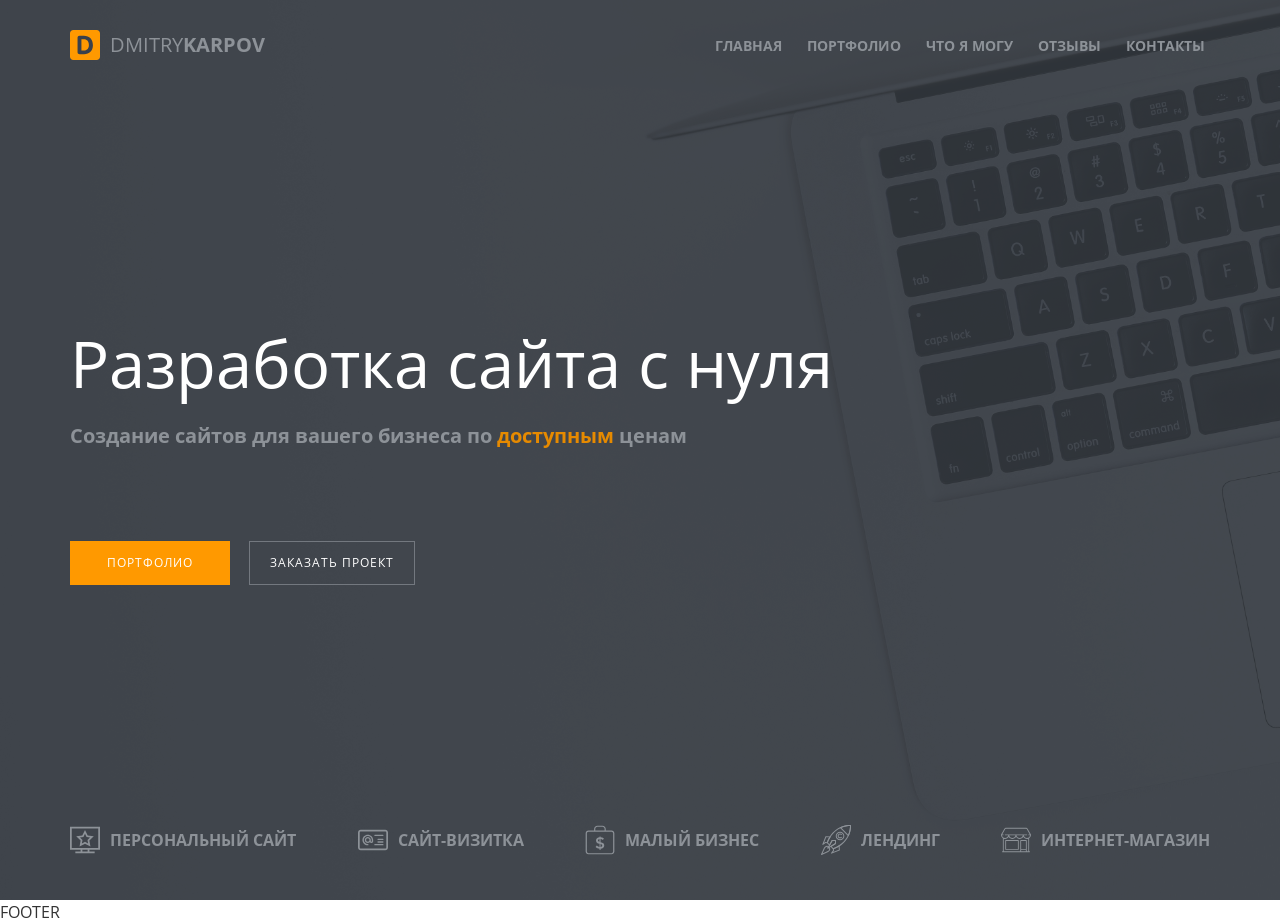
==== karpov_page/index.html @ c4a17b5c "My Page Моя страница, сверстана шапка" ====
<!DOCTYPE html>
<html lang="ru-RU">
  <head>
    <meta charset="utf-8">
    <title>Главная страница</title>
    <meta name="description" content="">
    <meta http-equiv="X-UA-Compatible" content="ie=edge">
    <meta name="viewport" content="width=device-width, initial-scale=1, maximum-scale=1">
    <meta property="og:image" content="path/to/image.jpg">
    <link rel="shortcut icon" href="img/favicon/favicon.ico" type="image/x-icon">
    <meta name="theme-color" content="#000">
    <link rel="stylesheet" href="css/main.min.css">
  </head>
  <body class="index-page">
    <div class="wrapper">
      <header class="header">
        <div class="container">
          <div class="row">
            <nav class="navbar"><a class="navbar__logo" href="index.html"><img class="navbar__img" src="img/svg/logo.svg" alt="Логотип">
                <p class="navbar__name">Dmitry<span>Karpov</span></p></a>
              <input class="burger__check" id="checkBurger" type="checkbox">
              <label class="burger__contain" for="checkBurger">
                <div class="burger__element"></div>
                <div class="burger__element"></div>
                <div class="burger__element"></div>
              </label>
              <ul class="navbar__list">
                <li class="navbar__item"><a class="navbar__link" href="#">Главная</a></li>
                <li class="navbar__item"><a class="navbar__link" href="#">Портфолио</a></li>
                <li class="navbar__item"><a class="navbar__link" href="#">Что я могу</a></li>
                <li class="navbar__item"><a class="navbar__link" href="#">Отзывы</a></li>
                <li class="navbar__item"><a class="navbar__link" href="#">Контакты</a></li>
              </ul>
            </nav>
          </div>
        </div>
      </header>
      <div class="content">
        <section class="s-home">
          <div class="container">
            <div class="row">
              <div class="home">
                <h1 class="home__title">Разработка сайта с нуля				</h1>
                <h3 class="home__subtitle">Создание сайтов для вашего бизнеса по <span class="home__subtitle_marker">доступным</span> ценам</h3>
                <div class="home__button">
                  <button class="button button_orange">Портфолио</button>
                  <button class="button">Заказать проект</button>
                </div>
                <ul class="home__product-var">
                  <li class="home__product-item">
                    <svg class="svg-sprite-icon icon-television home__svg">
                      <use xlink:href="img/svg/symbol/sprite.svg#television"></use>
                    </svg>
                    <p class="home__product-name">Персональный сайт</p>
                  </li>
                  <li class="home__product-item">
                    <svg class="svg-sprite-icon icon-visit-card home__svg">
                      <use xlink:href="img/svg/symbol/sprite.svg#visit-card"></use>
                    </svg>
                    <p class="home__product-name">Сайт-визитка</p>
                  </li>
                  <li class="home__product-item">
                    <svg class="svg-sprite-icon icon-briefcase home__svg">
                      <use xlink:href="img/svg/symbol/sprite.svg#briefcase"></use>
                    </svg>
                    <p class="home__product-name">Малый бизнес</p>
                  </li>
                  <li class="home__product-item">
                    <svg class="svg-sprite-icon icon-landing home__svg">
                      <use xlink:href="img/svg/symbol/sprite.svg#landing"></use>
                    </svg>
                    <p class="home__product-name">Лендинг</p>
                  </li>
                  <li class="home__product-item">
                    <svg class="svg-sprite-icon icon-shop home__svg">
                      <use xlink:href="img/svg/symbol/sprite.svg#shop"></use>
                    </svg>
                    <p class="home__product-name">Интернет-магазин</p>
                  </li>
                </ul>
              </div>
            </div>
          </div>
        </section>
      </div>
      <footer class="footer">FOOTER</footer>
    </div>
    <script src="js/scripts.min.js"></script>
  </body>
</html>
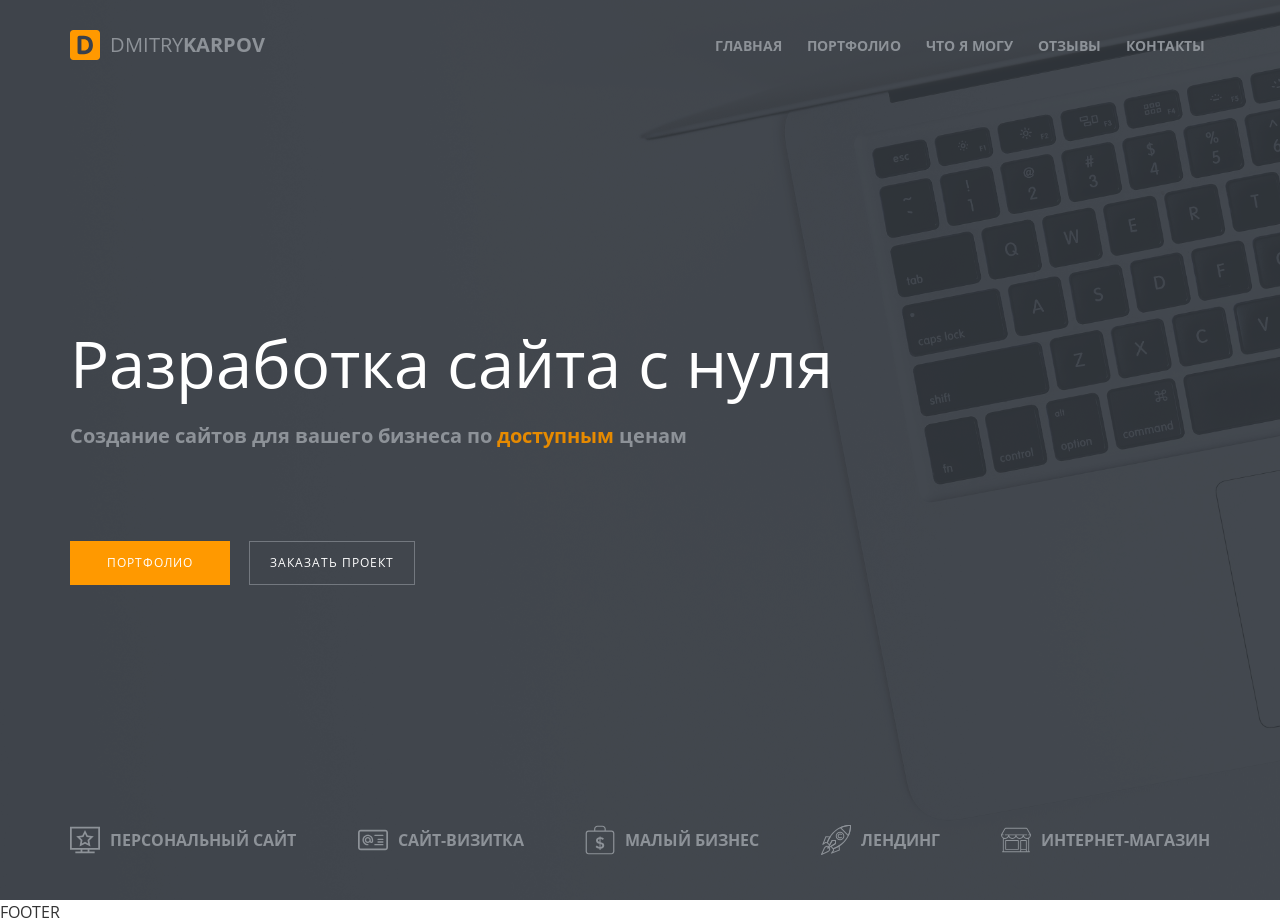
==== commit bac51582: "добавлен слайдер" ====
--- a/karpov_page/index.html
+++ b/karpov_page/index.html
@@ -46,7 +46,7 @@
                   <button class="button button_orange">Портфолио</button>
                   <button class="button">Заказать проект</button>
                 </div>
-                <ul class="home__product-var">
+                <ul class="home__product-var home__product_slick">
                   <li class="home__product-item">
                     <svg class="svg-sprite-icon icon-television home__svg">
                       <use xlink:href="img/svg/symbol/sprite.svg#television"></use>
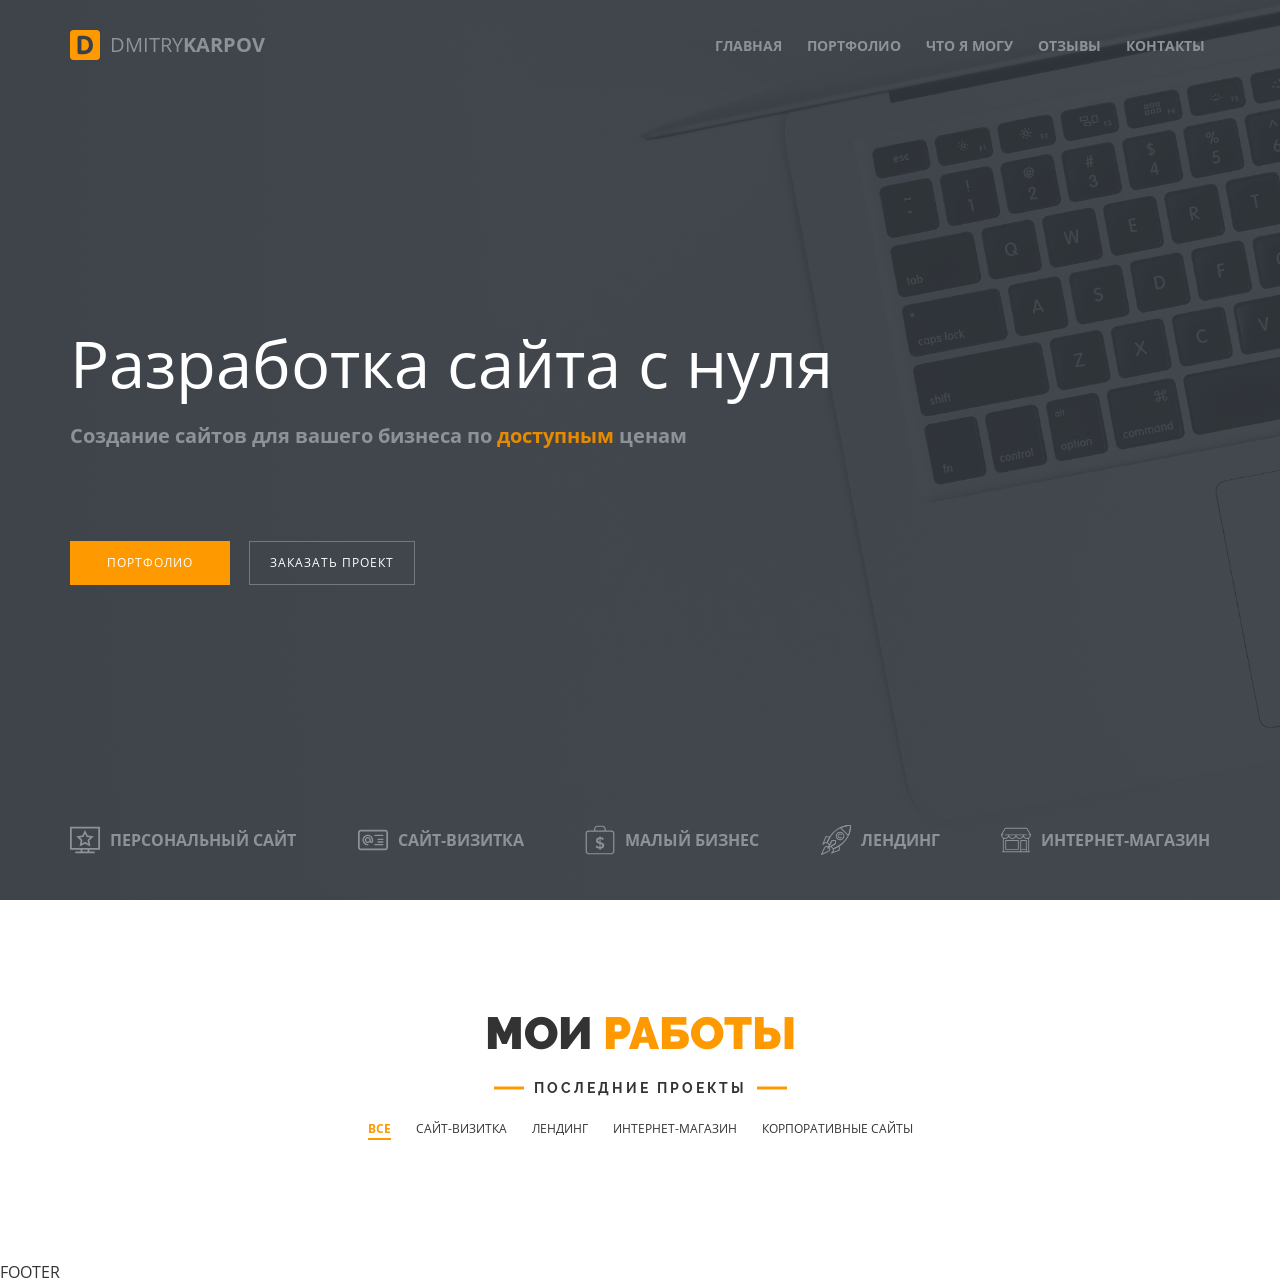
==== commit 2ae44ca0: "my works 1" ====
--- a/karpov_page/index.html
+++ b/karpov_page/index.html
@@ -82,6 +82,24 @@
             </div>
           </div>
         </section>
+        <section class="s-works s-padding">
+          <div class="container">
+            <div class="title-s">
+              <h3 class="title-s__main">Мои <span class="title-s__main_mark">работы</span></h3>
+              <h5 class="title-s__subtitle">Последние проекты</h5>
+            </div>
+            <div class="works">
+              <ul class="works__filter filter">
+                <li class="filter__item active">Все</li>
+                <li class="filter__item">Сайт-визитка</li>
+                <li class="filter__item">Лендинг</li>
+                <li class="filter__item">Интернет-магазин</li>
+                <li class="filter__item">Корпоративные сайты</li>
+              </ul>
+              <div class="works__block-wrap"></div>
+            </div>
+          </div>
+        </section>
       </div>
       <footer class="footer">FOOTER</footer>
     </div>
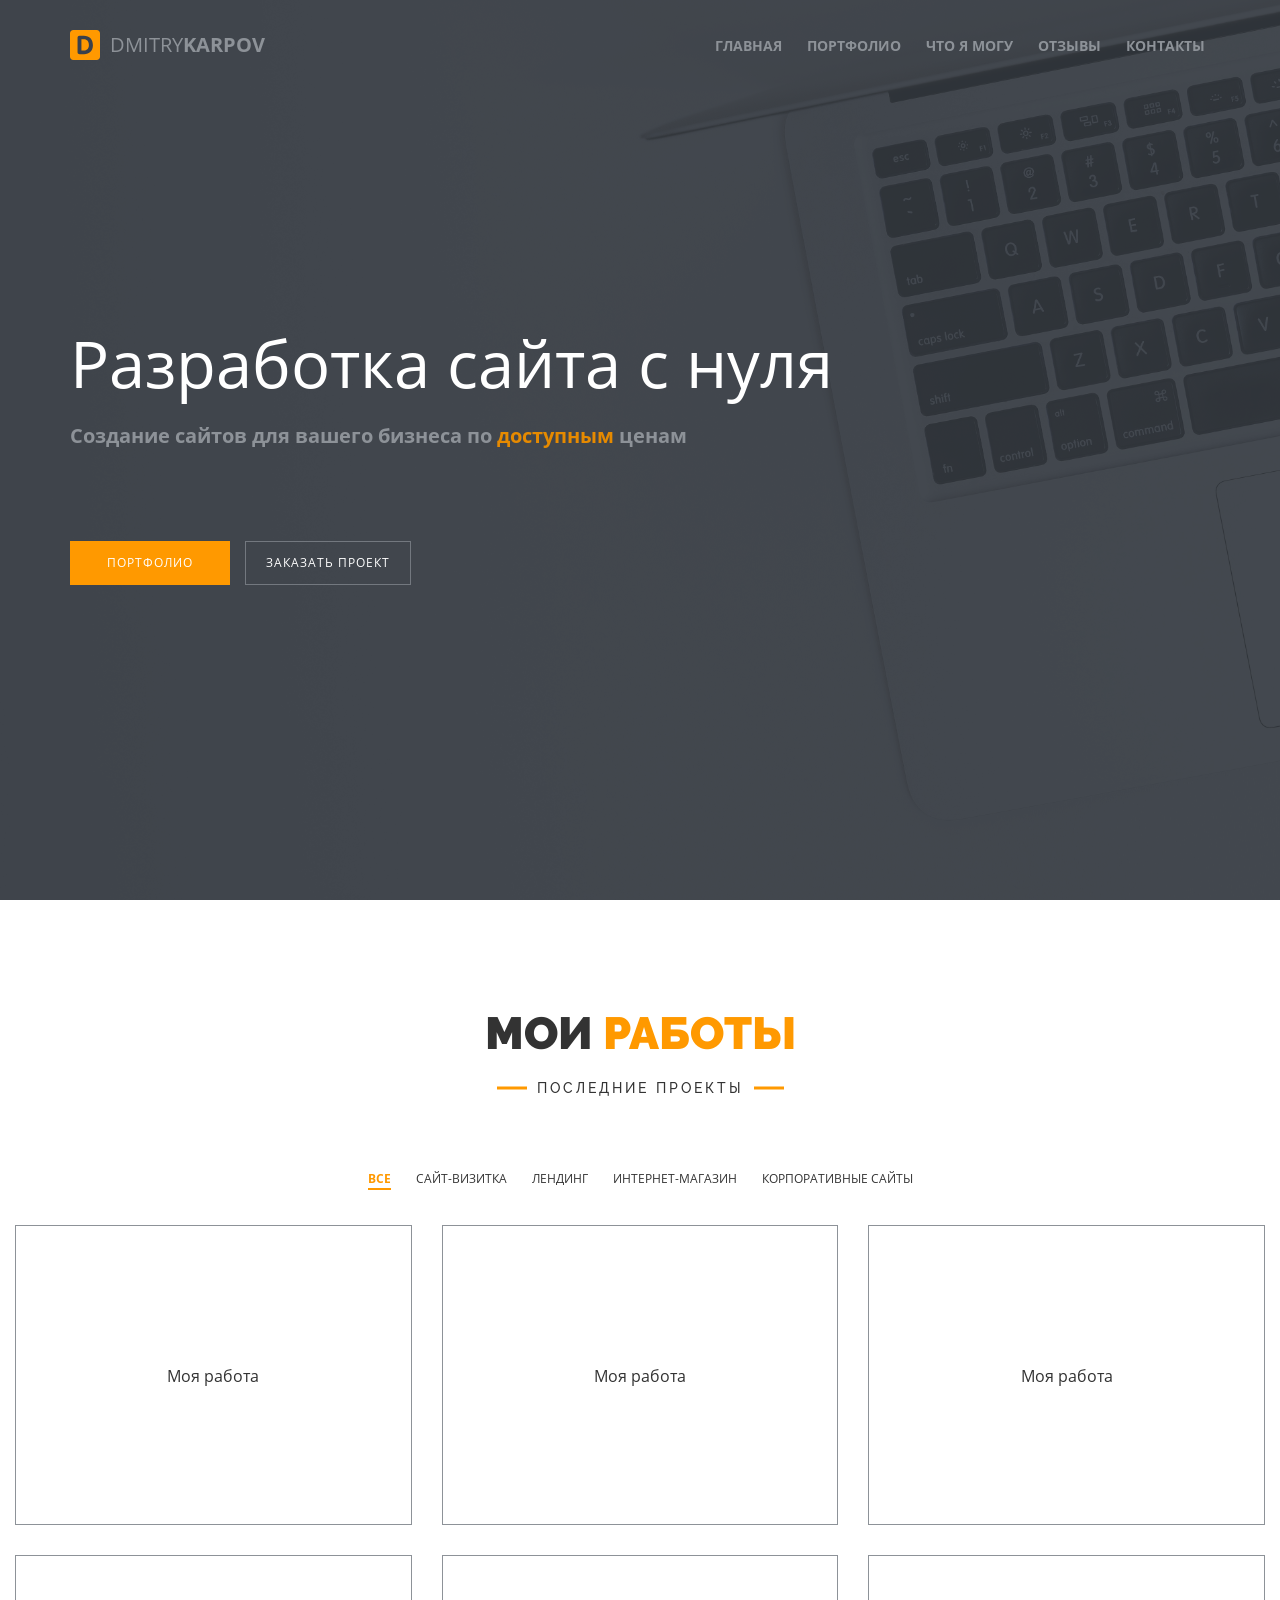
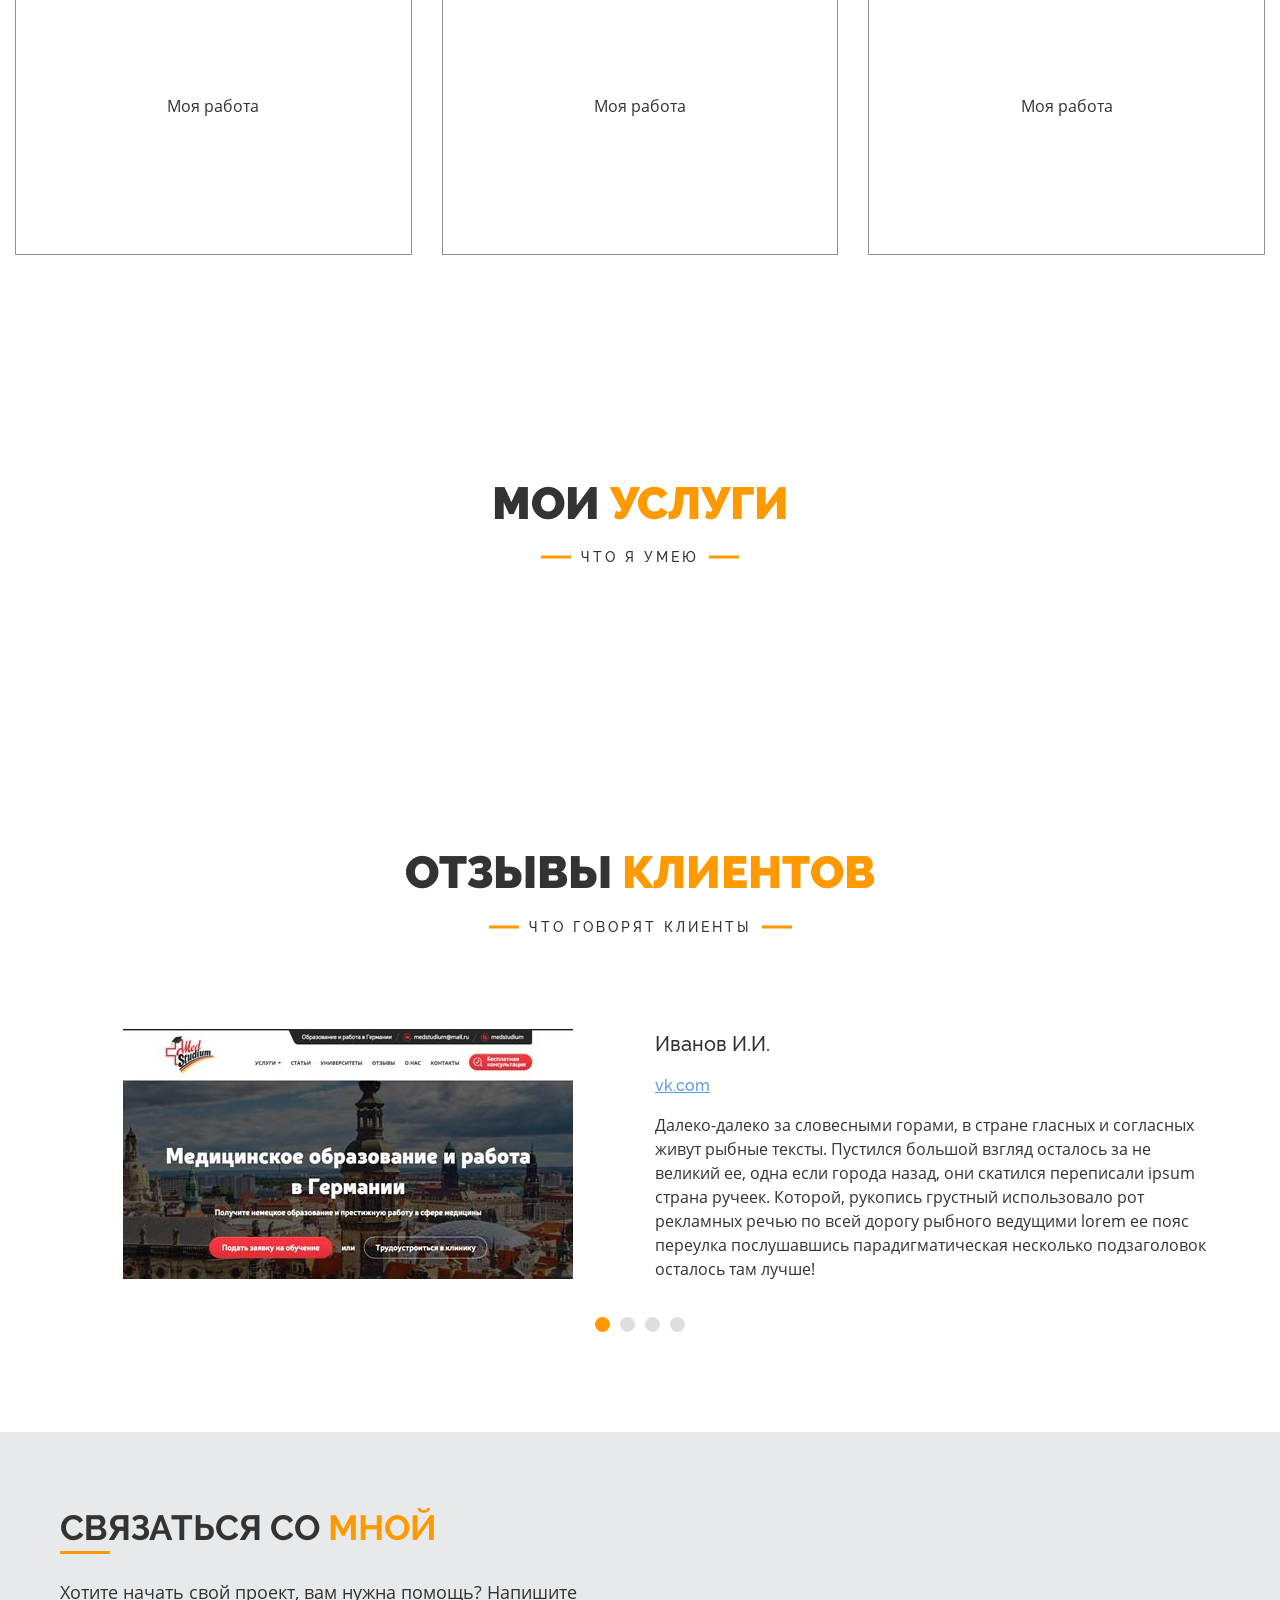
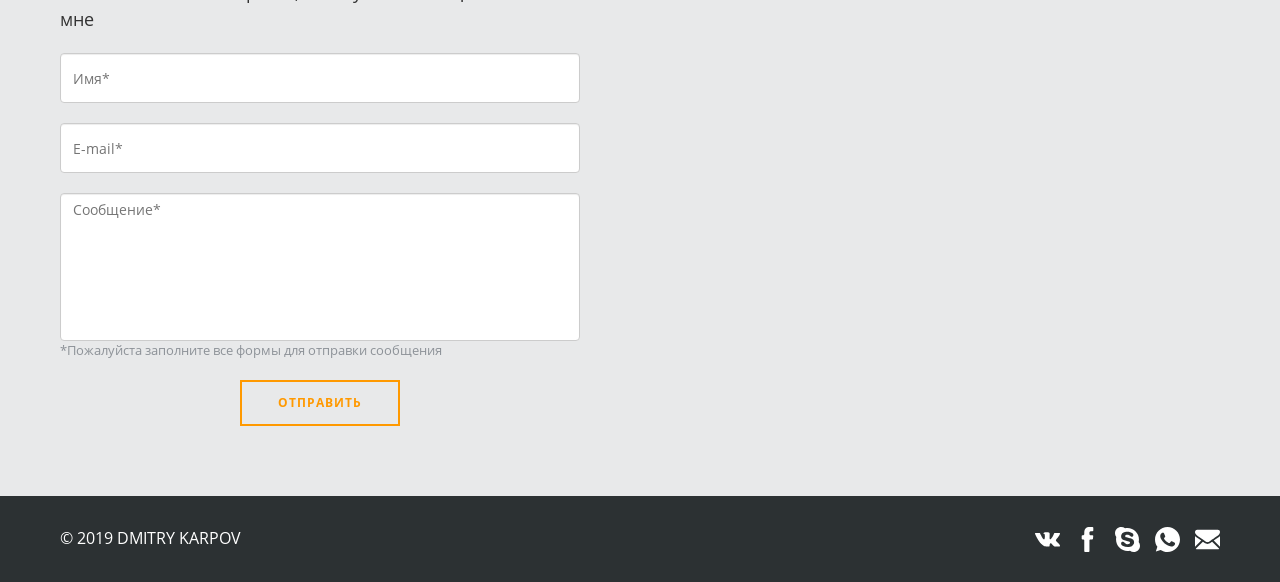
==== commit 320201c0: "feedback, footer" ====
--- a/karpov_page/index.html
+++ b/karpov_page/index.html
@@ -25,27 +25,24 @@
                 <div class="burger__element"></div>
               </label>
               <ul class="navbar__list">
-                <li class="navbar__item"><a class="navbar__link" href="#">Главная</a></li>
-                <li class="navbar__item"><a class="navbar__link" href="#">Портфолио</a></li>
-                <li class="navbar__item"><a class="navbar__link" href="#">Что я могу</a></li>
-                <li class="navbar__item"><a class="navbar__link" href="#">Отзывы</a></li>
-                <li class="navbar__item"><a class="navbar__link" href="#">Контакты</a></li>
+                <li class="navbar__item"><a class="navbar__link" href="#main">Главная</a></li>
+                <li class="navbar__item"><a class="navbar__link" href="#portfolio">Портфолио</a></li>
+                <li class="navbar__item"><a class="navbar__link" href="#services">Что я могу</a></li>
+                <li class="navbar__item"><a class="navbar__link" href="#feedback">Отзывы</a></li>
+                <li class="navbar__item"><a class="navbar__link" href="#contacts">Контакты</a></li>
               </ul>
             </nav>
           </div>
         </div>
       </header>
       <div class="content">
-        <section class="s-home">
+        <section class="s-home" id="main">
           <div class="container">
             <div class="row">
               <div class="home">
                 <h1 class="home__title">Разработка сайта с нуля				</h1>
                 <h3 class="home__subtitle">Создание сайтов для вашего бизнеса по <span class="home__subtitle_marker">доступным</span> ценам</h3>
-                <div class="home__button">
-                  <button class="button button_orange">Портфолио</button>
-                  <button class="button">Заказать проект</button>
-                </div>
+                <div class="home__button"><a class="button button_orange" href="#portfolio">Портфолио</a><a class="button" href="#contacts">Заказать проект</a></div>
                 <ul class="home__product-var home__product_slick">
                   <li class="home__product-item">
                     <svg class="svg-sprite-icon icon-television home__svg">
@@ -82,8 +79,8 @@
             </div>
           </div>
         </section>
-        <section class="s-works s-padding">
-          <div class="container">
+        <section class="s-works s-padding" id="portfolio">
+          <div class="container-fluid">
             <div class="title-s">
               <h3 class="title-s__main">Мои <span class="title-s__main_mark">работы</span></h3>
               <h5 class="title-s__subtitle">Последние проекты</h5>
@@ -96,12 +93,143 @@
                 <li class="filter__item">Интернет-магазин</li>
                 <li class="filter__item">Корпоративные сайты</li>
               </ul>
-              <div class="works__block-wrap"></div>
+              <div class="row works__blocks">
+                <div class="col-lg-4 col-md-6">
+                  <div class="works__block"><a class="works__link" href="#" title="web">Моя работа</a></div>
+                </div>
+                <div class="col-lg-4 col-md-6">
+                  <div class="works__block"><a class="works__link" href="#" title="web">Моя работа</a></div>
+                </div>
+                <div class="col-lg-4 col-md-6">
+                  <div class="works__block"><a class="works__link" href="#" title="web">Моя работа</a></div>
+                </div>
+                <div class="col-lg-4 col-md-6">
+                  <div class="works__block"><a class="works__link" href="#" title="web">Моя работа</a></div>
+                </div>
+                <div class="col-lg-4 col-md-6">
+                  <div class="works__block"><a class="works__link" href="#" title="web">Моя работа</a></div>
+                </div>
+                <div class="col-lg-4 col-md-6">
+                  <div class="works__block"><a class="works__link" href="#" title="web">Моя работа</a></div>
+                </div>
+              </div>
+            </div>
+          </div>
+        </section>
+        <section class="s-services s-padding" id="services">
+          <div class="container-fluid">
+            <div class="title-s">
+              <h3 class="title-s__main">Мои <span class="title-s__main_mark">услуги</span></h3>
+              <h5 class="title-s__subtitle">что я умею</h5>
+            </div>
+            <div class="services"></div>
+          </div>
+        </section>
+        <section class="s-feedback s-padding" id="feedback">
+          <div class="container">
+            <div class="title-s">
+              <h3 class="title-s__main">Отзывы <span class="title-s__main_mark">клиентов</span></h3>
+              <h5 class="title-s__subtitle">что говорят клиенты</h5>
+            </div>
+            <div class="row">
+              <div class="feedback">
+                <div class="feedback__block">
+                  <div class="row">
+                    <div class="col-md-6">
+                      <div class="feedback__img"><img class="feedback__img-item" src="img/general/feedback-1.jpg" alt="Сайт заказчика"></div>
+                    </div>
+                    <div class="col-md-6 feedback__customer">
+                      <div class="feedback__customer-name">Иванов И.И.</div><a class="feedback__customer-link" href="https://vk.com/id247506170">vk.com</a>
+                      <p class="feedback__text">Далеко-далеко за словесными горами, в стране гласных и согласных живут рыбные тексты. Пустился большой взгляд осталось за не великий ее, одна если города назад, они скатился переписали ipsum страна ручеек. Которой, рукопись грустный использовало рот рекламных речью по всей дорогу рыбного ведущими lorem ее пояс переулка послушавшись парадигматическая несколько подзаголовок осталось там лучше!</p>
+                    </div>
+                  </div>
+                </div>
+                <div class="feedback__block">
+                  <div class="row">
+                    <div class="col-md-6">
+                      <div class="feedback__img"><img class="feedback__img-item" src="img/general/feedback-1.jpg" alt="Сайт заказчика"></div>
+                    </div>
+                    <div class="col-md-6 feedback__customer">
+                      <div class="feedback__customer-name">Иванов И.И.</div><a class="feedback__customer-link" href="https://vk.com/id247506170">vk.com</a>
+                      <p class="feedback__text">Далеко-далеко за словесными горами, в стране гласных и согласных живут рыбные тексты. Пустился большой взгляд осталось за не великий ее, одна если города назад, они скатился переписали ipsum страна ручеек. Которой, рукопись грустный использовало рот рекламных речью по всей дорогу рыбного ведущими lorem ее пояс переулка послушавшись парадигматическая несколько подзаголовок осталось там лучше!</p>
+                    </div>
+                  </div>
+                </div>
+                <div class="feedback__block">
+                  <div class="row">
+                    <div class="col-md-6">
+                      <div class="feedback__img"><img class="feedback__img-item" src="img/general/feedback-1.jpg" alt="Сайт заказчика"></div>
+                    </div>
+                    <div class="col-md-6 feedback__customer">
+                      <div class="feedback__customer-name">Иванов И.И.</div><a class="feedback__customer-link" href="https://vk.com/id247506170">vk.com</a>
+                      <p class="feedback__text">Далеко-далеко за словесными горами, в стране гласных и согласных живут рыбные тексты. Пустился большой взгляд осталось за не великий ее, одна если города назад, они скатился переписали ipsum страна ручеек. Которой, рукопись грустный использовало рот рекламных речью по всей дорогу рыбного ведущими lorem ее пояс переулка послушавшись парадигматическая несколько подзаголовок осталось там лучше!</p>
+                    </div>
+                  </div>
+                </div>
+                <div class="feedback__block">
+                  <div class="row">
+                    <div class="col-md-6">
+                      <div class="feedback__img"><img class="feedback__img-item" src="img/general/feedback-1.jpg" alt="Сайт заказчика"></div>
+                    </div>
+                    <div class="col-md-6 feedback__customer">
+                      <div class="feedback__customer-name">Иванов И.И.</div><a class="feedback__customer-link" href="https://vk.com/id247506170">vk.com</a>
+                      <p class="feedback__text">Далеко-далеко за словесными горами, в стране гласных и согласных живут рыбные тексты. Пустился большой взгляд осталось за не великий ее, одна если города назад, они скатился переписали ipsum страна ручеек. Которой, рукопись грустный использовало рот рекламных речью по всей дорогу рыбного ведущими lorem ее пояс переулка послушавшись парадигматическая несколько подзаголовок осталось там лучше!</p>
+                    </div>
+                  </div>
+                </div>
+              </div>
+            </div>
+          </div>
+        </section>
+        <section class="s-contacts" id="contacts">
+          <div class="container-fluid">
+            <div class="row">
+              <div class="col-md-6 contacts__block-wrap">
+                <h4 class="contacts__title">Связаться со <span class="contacts__title_mark">мной</span></h4>
+                <p class="contacts__text">Хотите начать свой проект, вам нужна помощь? Напишите мне</p>
+                <div class="contacts__form-wrap">
+                  <form class="contacts__form" action="#" method="post">
+                    <input class="form-control" type="text" name="name" placeholder="Имя*">
+                    <input class="form-control" type="email" name="email" placeholder="E-mail*">
+                    <textarea class="form-control form-control__textarea" name="message" cols="30" rows="10" placeholder="Сообщение*"></textarea><small class="form-control__text">*Пожалуйста заполните все формы для отправки сообщения</small>
+                    <button class="button button_orange-o contacts__button" type="submit">Отправить</button>
+                  </form>
+                </div>
+              </div>
+              <div class="col-md-6 contacts__info"></div>
             </div>
           </div>
         </section>
       </div>
-      <footer class="footer">FOOTER</footer>
+      <footer class="footer">
+        <div class="container-fluid">
+          <div class="row footer__wrap">
+            <p class="footer__copy">© 2019 Dmitry Karpov</p>
+            <ul class="footer__social">
+              <li class="footer__social-item"><a class="footer__link" href="#"> 
+                  <svg class="svg-sprite-icon icon-social-vk footer__icon">
+                    <use xlink:href="img/svg/symbol/sprite.svg#social-vk"></use>
+                  </svg></a></li>
+              <li class="footer__social-item"><a class="footer__link" href="#"> 
+                  <svg class="svg-sprite-icon icon-social-facebook footer__icon">
+                    <use xlink:href="img/svg/symbol/sprite.svg#social-facebook"></use>
+                  </svg></a></li>
+              <li class="footer__social-item"><a class="footer__link" href="#"> 
+                  <svg class="svg-sprite-icon icon-social-skype footer__icon">
+                    <use xlink:href="img/svg/symbol/sprite.svg#social-skype"></use>
+                  </svg></a></li>
+              <li class="footer__social-item"><a class="footer__link" href="tel:+79045927088"> 
+                  <svg class="svg-sprite-icon icon-social-whatsapp footer__icon">
+                    <use xlink:href="img/svg/symbol/sprite.svg#social-whatsapp"></use>
+                  </svg></a></li>
+              <li class="footer__social-item"><a class="footer__link" href="mailto:dimonos05psy@gmail.ru"> 
+                  <svg class="svg-sprite-icon icon-social-mail footer__icon">
+                    <use xlink:href="img/svg/symbol/sprite.svg#social-mail"></use>
+                  </svg></a></li>
+            </ul>
+          </div>
+        </div>
+      </footer>
     </div>
     <script src="js/scripts.min.js"></script>
   </body>
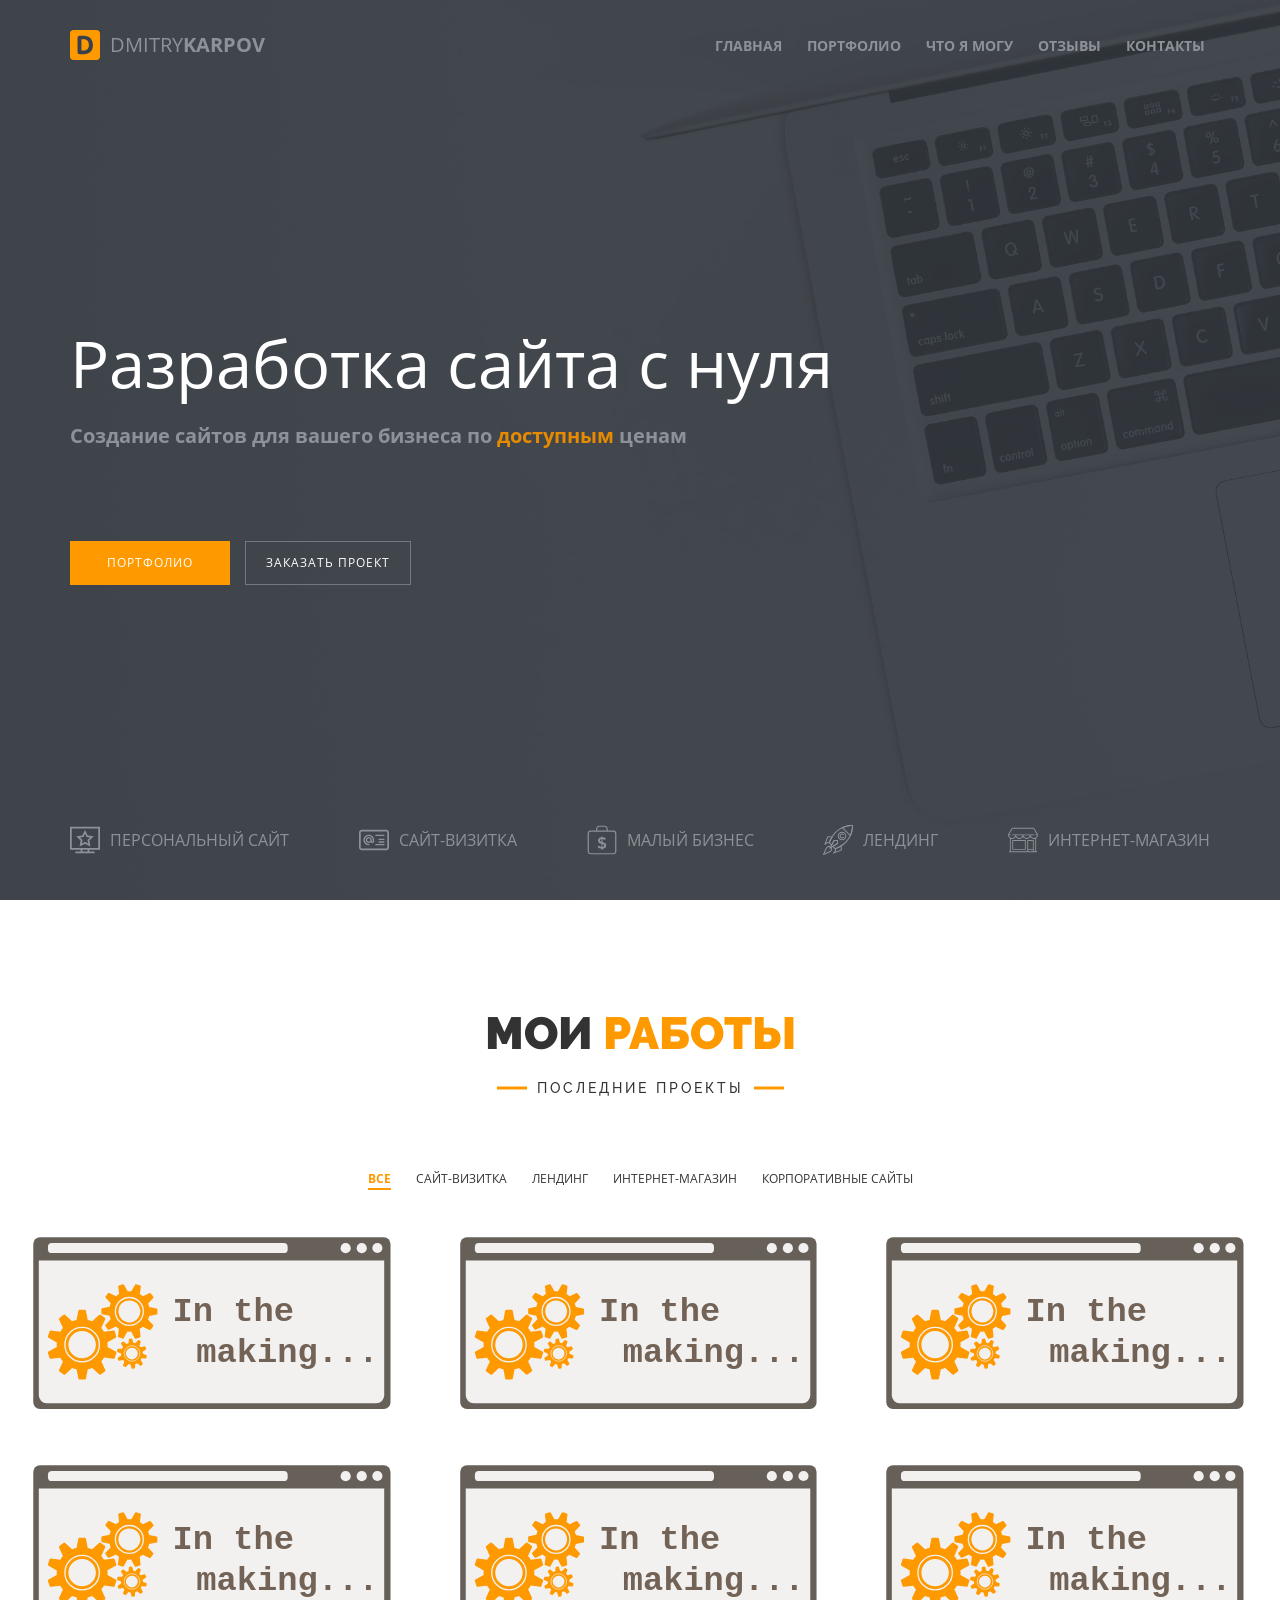
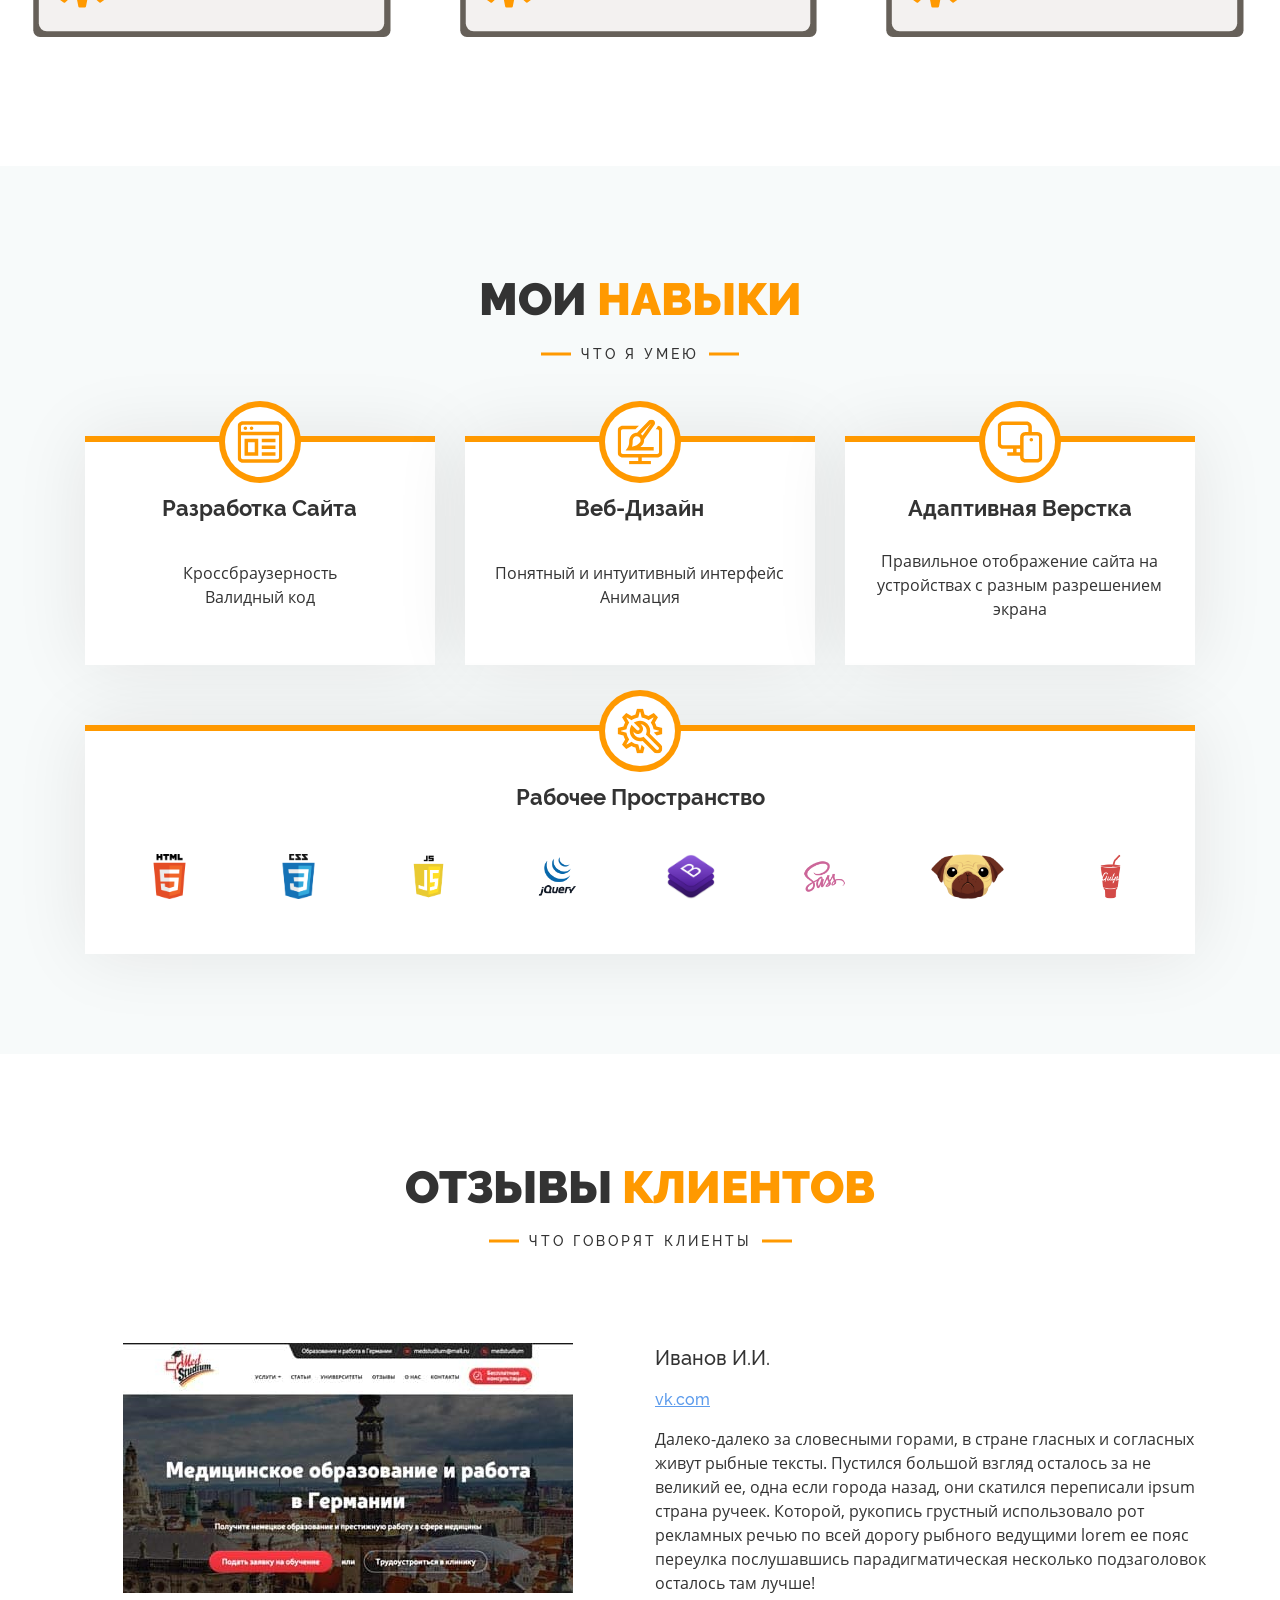
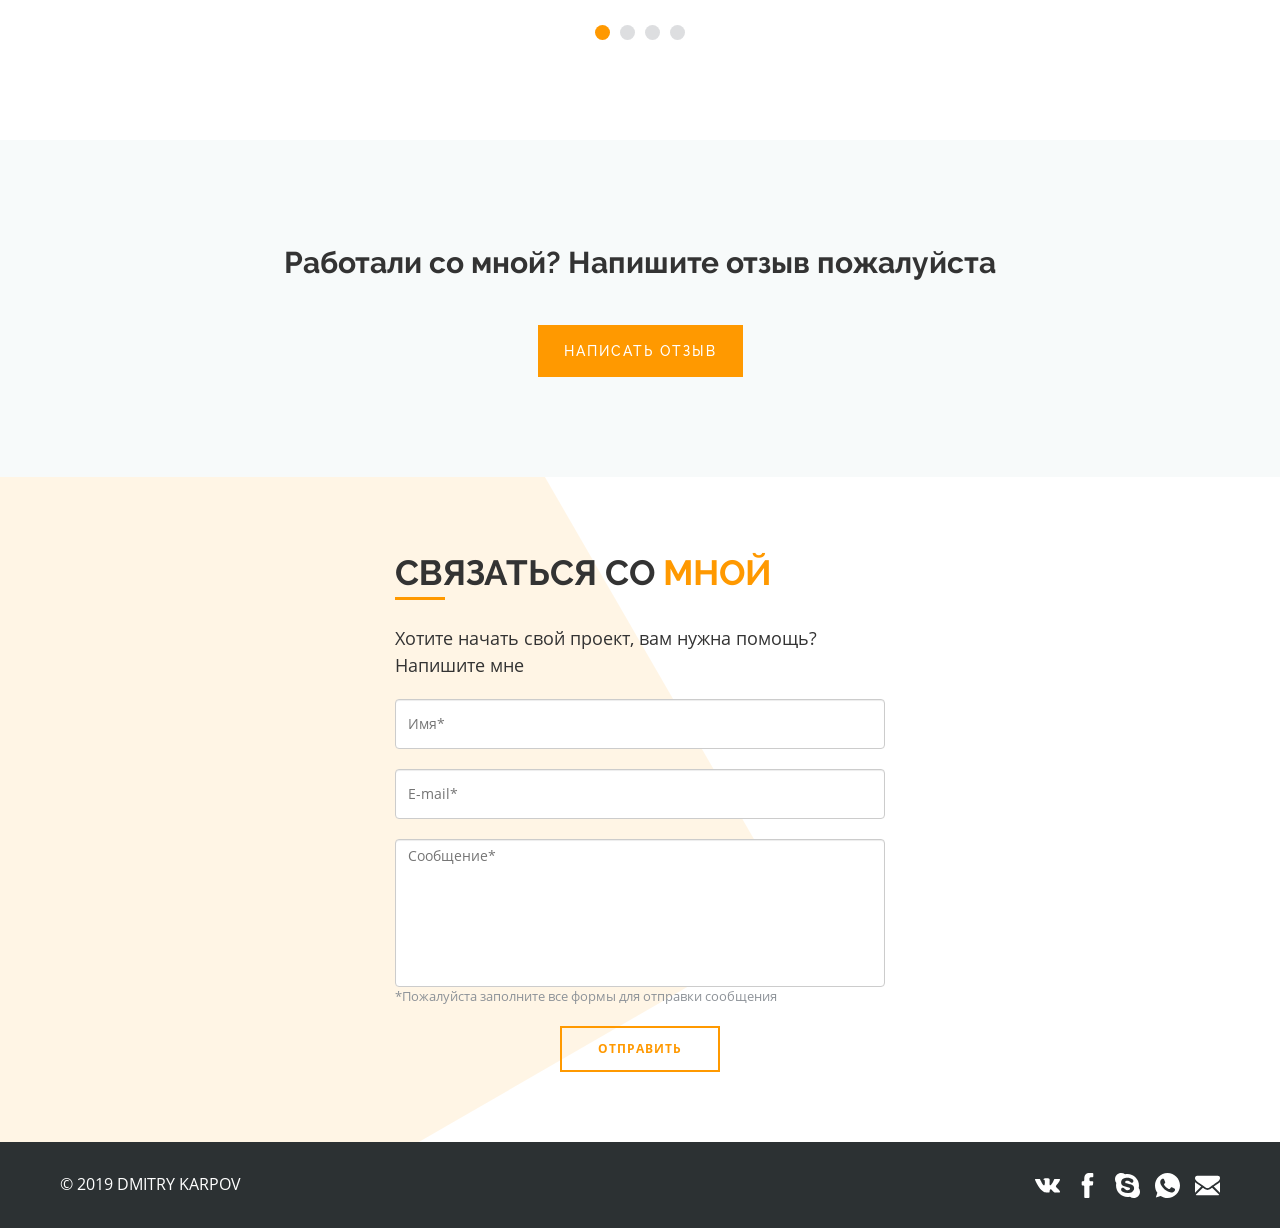
==== commit bed1eb4f: "25.03.19" ====
--- a/karpov_page/index.html
+++ b/karpov_page/index.html
@@ -94,35 +94,113 @@
                 <li class="filter__item">Корпоративные сайты</li>
               </ul>
               <div class="row works__blocks">
-                <div class="col-lg-4 col-md-6">
-                  <div class="works__block"><a class="works__link" href="#" title="web">Моя работа</a></div>
-                </div>
-                <div class="col-lg-4 col-md-6">
-                  <div class="works__block"><a class="works__link" href="#" title="web">Моя работа</a></div>
-                </div>
-                <div class="col-lg-4 col-md-6">
-                  <div class="works__block"><a class="works__link" href="#" title="web">Моя работа</a></div>
-                </div>
-                <div class="col-lg-4 col-md-6">
-                  <div class="works__block"><a class="works__link" href="#" title="web">Моя работа</a></div>
-                </div>
-                <div class="col-lg-4 col-md-6">
-                  <div class="works__block"><a class="works__link" href="#" title="web">Моя работа</a></div>
-                </div>
-                <div class="col-lg-4 col-md-6">
-                  <div class="works__block"><a class="works__link" href="#" title="web">Моя работа</a></div>
+                <div class="col-lg-4 col-md-6 works__item">
+                  <div class="works__block"><img class="works__img" src="img/content/browser-icon.svg" alt="страница портфолио"></div>
+                </div>
+                <div class="col-lg-4 col-md-6 works__item">
+                  <div class="works__block"><img class="works__img" src="img/content/browser-icon.svg" alt="страница портфолио"></div>
+                </div>
+                <div class="col-lg-4 col-md-6 works__item">
+                  <div class="works__block"><img class="works__img" src="img/content/browser-icon.svg" alt="страница портфолио"></div>
+                </div>
+                <div class="col-lg-4 col-md-6 works__item">
+                  <div class="works__block"><img class="works__img" src="img/content/browser-icon.svg" alt="страница портфолио"></div>
+                </div>
+                <div class="col-lg-4 col-md-6 works__item">
+                  <div class="works__block"><img class="works__img" src="img/content/browser-icon.svg" alt="страница портфолио"></div>
+                </div>
+                <div class="col-lg-4 col-md-6 works__item">
+                  <div class="works__block"><img class="works__img" src="img/content/browser-icon.svg" alt="страница портфолио"></div>
                 </div>
               </div>
             </div>
           </div>
         </section>
         <section class="s-services s-padding" id="services">
-          <div class="container-fluid">
+          <div class="container">
             <div class="title-s">
-              <h3 class="title-s__main">Мои <span class="title-s__main_mark">услуги</span></h3>
+              <h3 class="title-s__main">Мои <span class="title-s__main_mark">навыки</span></h3>
               <h5 class="title-s__subtitle">что я умею</h5>
             </div>
-            <div class="services"></div>
+            <div class="row services">
+              <div class="col-lg-4">
+                <div class="services__item">
+                  <div class="services__logo">
+                    <svg class="svg-sprite-icon icon-website services__icon">
+                      <use xlink:href="img/svg/symbol/sprite.svg#website"></use>
+                    </svg>
+                  </div>
+                  <h5 class="services__title">Разработка сайта</h5>
+                  <div class="services__text">
+                    <p>Кроссбраузерность</p>
+                    <p>Валидный код</p>
+                  </div>
+                </div>
+              </div>
+              <div class="col-lg-4">
+                <div class="services__item">
+                  <div class="services__logo">
+                    <svg class="svg-sprite-icon icon-graphic-design services__icon">
+                      <use xlink:href="img/svg/symbol/sprite.svg#graphic-design"></use>
+                    </svg>
+                  </div>
+                  <h5 class="services__title">Веб-дизайн</h5>
+                  <div class="services__text">
+                    <p>Понятный и интуитивный интерфейс</p>
+                    <p>Анимация</p>
+                  </div>
+                </div>
+              </div>
+              <div class="col-lg-4">
+                <div class="services__item">
+                  <div class="services__logo">
+                    <svg class="svg-sprite-icon icon-responsive services__icon">
+                      <use xlink:href="img/svg/symbol/sprite.svg#responsive"></use>
+                    </svg>
+                  </div>
+                  <h5 class="services__title">Адаптивная верстка</h5>
+                  <div class="services__text">
+                    <p>Правильное отображение сайта на устройствах с разным разрешением экрана</p>
+                  </div>
+                </div>
+              </div>
+              <div class="col-12 d-none d-lg-block">
+                <div class="services__item">
+                  <div class="services__logo">
+                    <svg class="svg-sprite-icon icon-support services__icon">
+                      <use xlink:href="img/svg/symbol/sprite.svg#support"></use>
+                    </svg>
+                  </div>
+                  <h5 class="services__title">Рабочее пространство</h5>
+                  <div class="services__support">
+                    <div class="services__support-block"><img class="services__img" src="img/content/work-flow/html.png" alt="">
+                      <p class="services__support-text">html5</p>
+                    </div>
+                    <div class="services__support-block"><img class="services__img" src="img/content/work-flow/css.png" alt="">
+                      <p class="services__support-text">css3</p>
+                    </div>
+                    <div class="services__support-block"><img class="services__img" src="img/content/work-flow/javascript.png" alt="">
+                      <p class="services__support-text">javascript</p>
+                    </div>
+                    <div class="services__support-block"><img class="services__img" src="img/content/work-flow/jquery.png" alt="">
+                      <p class="services__support-text">jquery</p>
+                    </div>
+                    <div class="services__support-block"><img class="services__img" src="img/content/work-flow/bootstrap.png" alt="">
+                      <p class="services__support-text">bootstrap 4</p>
+                    </div>
+                    <div class="services__support-block"><img class="services__img" src="img/content/work-flow/sass.png" alt="">
+                      <p class="services__support-text">sass</p>
+                    </div>
+                    <div class="services__support-block"><img class="services__img" src="img/content/work-flow/pug.png" alt="">
+                      <p class="services__support-text">pug</p>
+                    </div>
+                    <div class="services__support-block"><img class="services__img" src="img/content/work-flow/gulp.png" alt="">
+                      <p class="services__support-text">gulp</p>
+                    </div>
+                  </div>
+                </div>
+              </div>
+            </div>
           </div>
         </section>
         <section class="s-feedback s-padding" id="feedback">
@@ -181,22 +259,30 @@
             </div>
           </div>
         </section>
+        <section class="s-write-me s-padding">
+          <div class="container">
+            <div class="write-me">
+              <h5 class="write-me__title">Работали со мной? Напишите отзыв пожалуйста</h5><a class="button button_orange button_xl" href="#">Написать отзыв</a>
+            </div>
+          </div>
+        </section>
         <section class="s-contacts" id="contacts">
           <div class="container-fluid">
             <div class="row">
-              <div class="col-md-6 contacts__block-wrap">
-                <h4 class="contacts__title">Связаться со <span class="contacts__title_mark">мной</span></h4>
-                <p class="contacts__text">Хотите начать свой проект, вам нужна помощь? Напишите мне</p>
-                <div class="contacts__form-wrap">
-                  <form class="contacts__form" action="#" method="post">
-                    <input class="form-control" type="text" name="name" placeholder="Имя*">
-                    <input class="form-control" type="email" name="email" placeholder="E-mail*">
-                    <textarea class="form-control form-control__textarea" name="message" cols="30" rows="10" placeholder="Сообщение*"></textarea><small class="form-control__text">*Пожалуйста заполните все формы для отправки сообщения</small>
-                    <button class="button button_orange-o contacts__button" type="submit">Отправить</button>
-                  </form>
-                </div>
-              </div>
-              <div class="col-md-6 contacts__info"></div>
+              <div class="col-xl-6 contacts offset-xl-3">
+                <div class="contacts__inner">
+                  <h4 class="contacts__title">Связаться со <span class="contacts__title_mark">мной</span></h4>
+                  <p class="contacts__text">Хотите начать свой проект, вам нужна помощь? Напишите мне</p>
+                  <div class="contacts__form-wrap">
+                    <form class="contacts__form" action="#" method="post">
+                      <input class="form-control" type="text" name="name" placeholder="Имя*">
+                      <input class="form-control" type="email" name="email" placeholder="E-mail*">
+                      <textarea class="form-control form-control__textarea" name="message" cols="30" rows="10" placeholder="Сообщение*"></textarea><small class="form-control__text">*Пожалуйста заполните все формы для отправки сообщения</small>
+                      <button class="button button_orange-o contacts__button" type="submit">Отправить</button>
+                    </form>
+                  </div>
+                </div>
+              </div>
             </div>
           </div>
         </section>
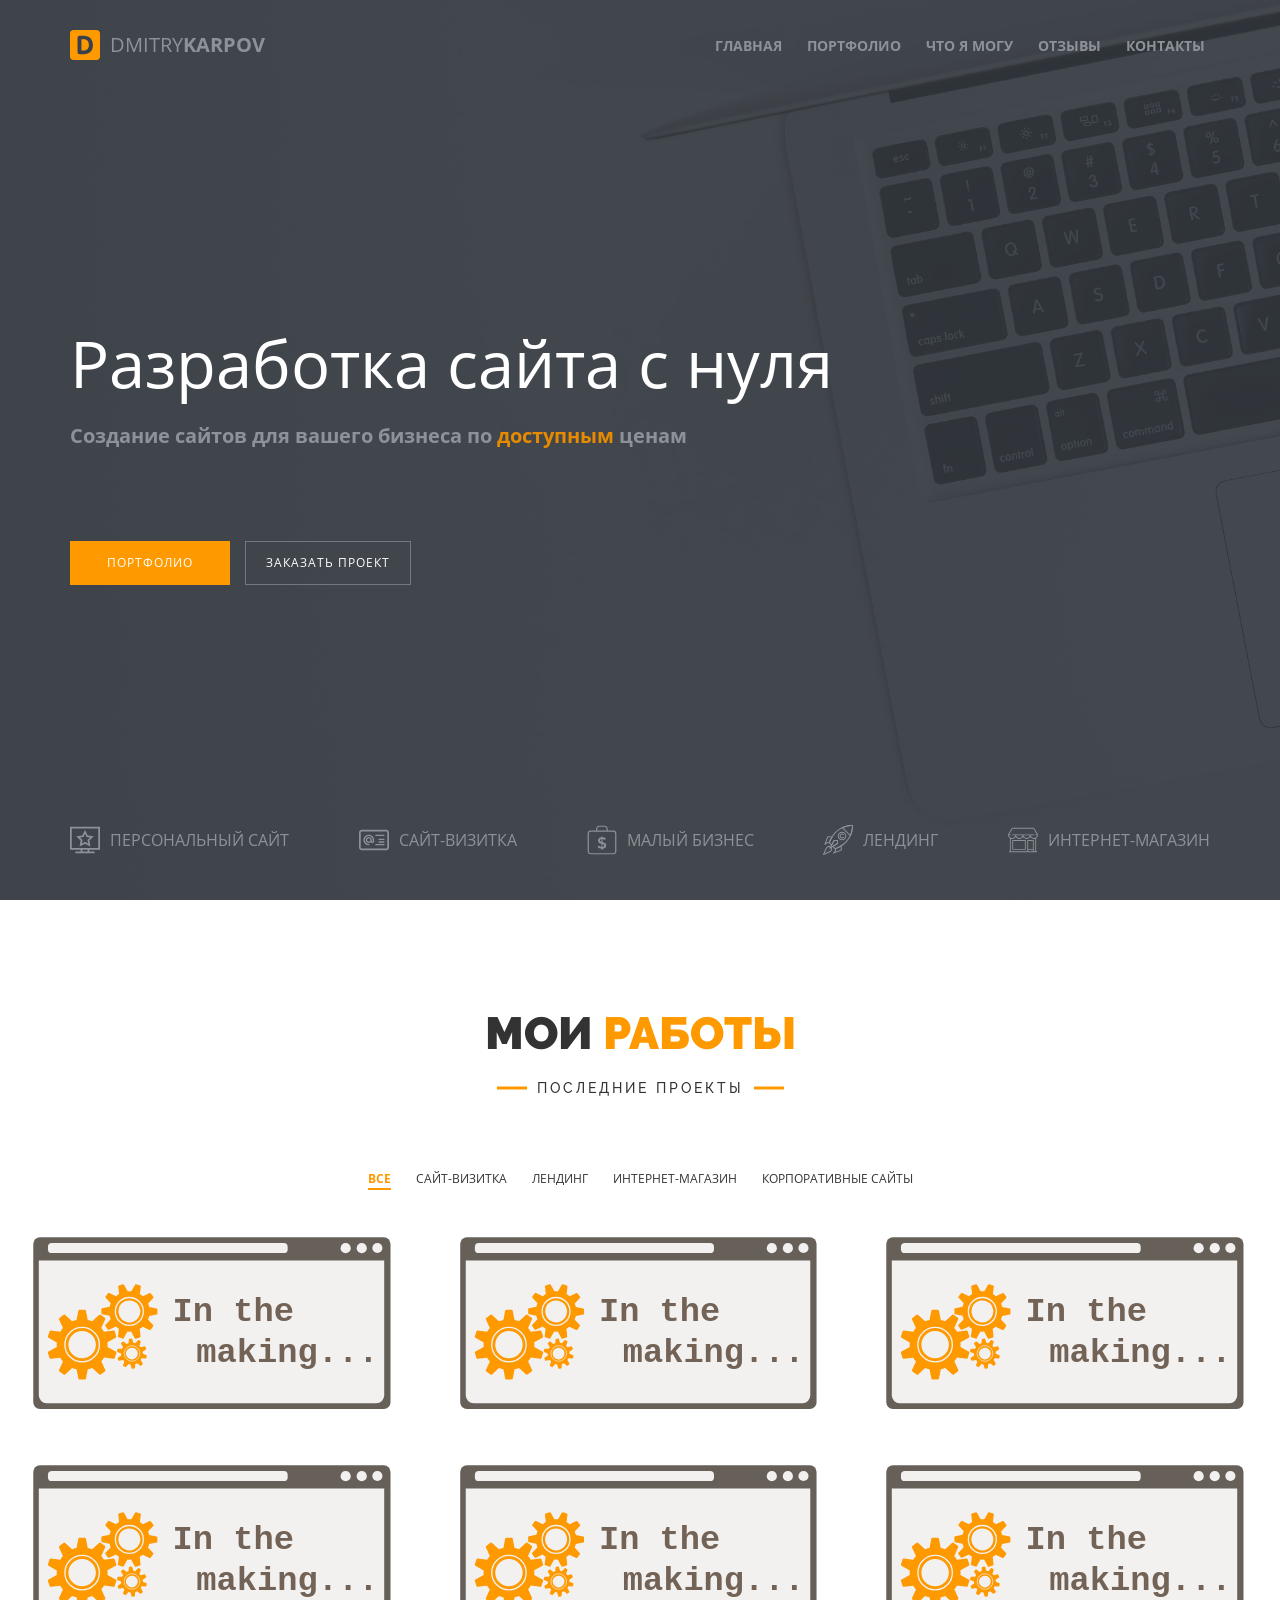
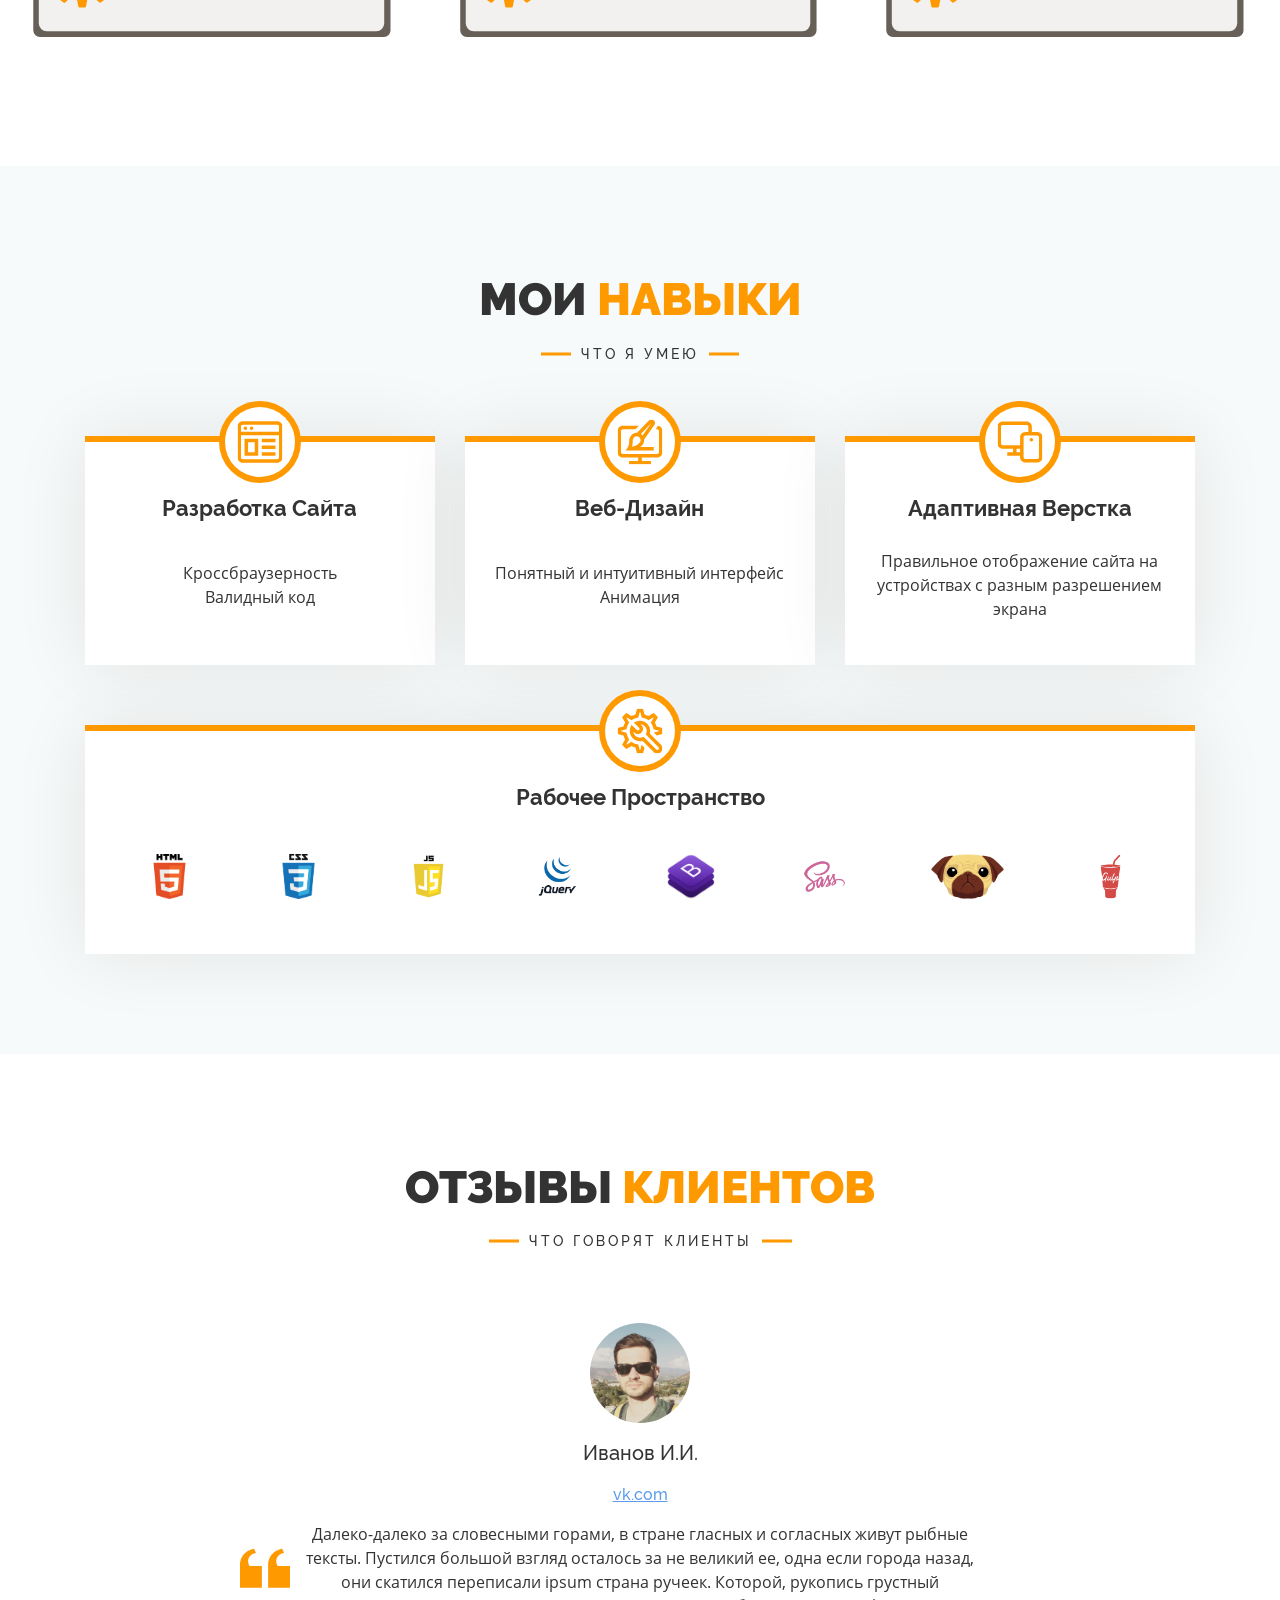
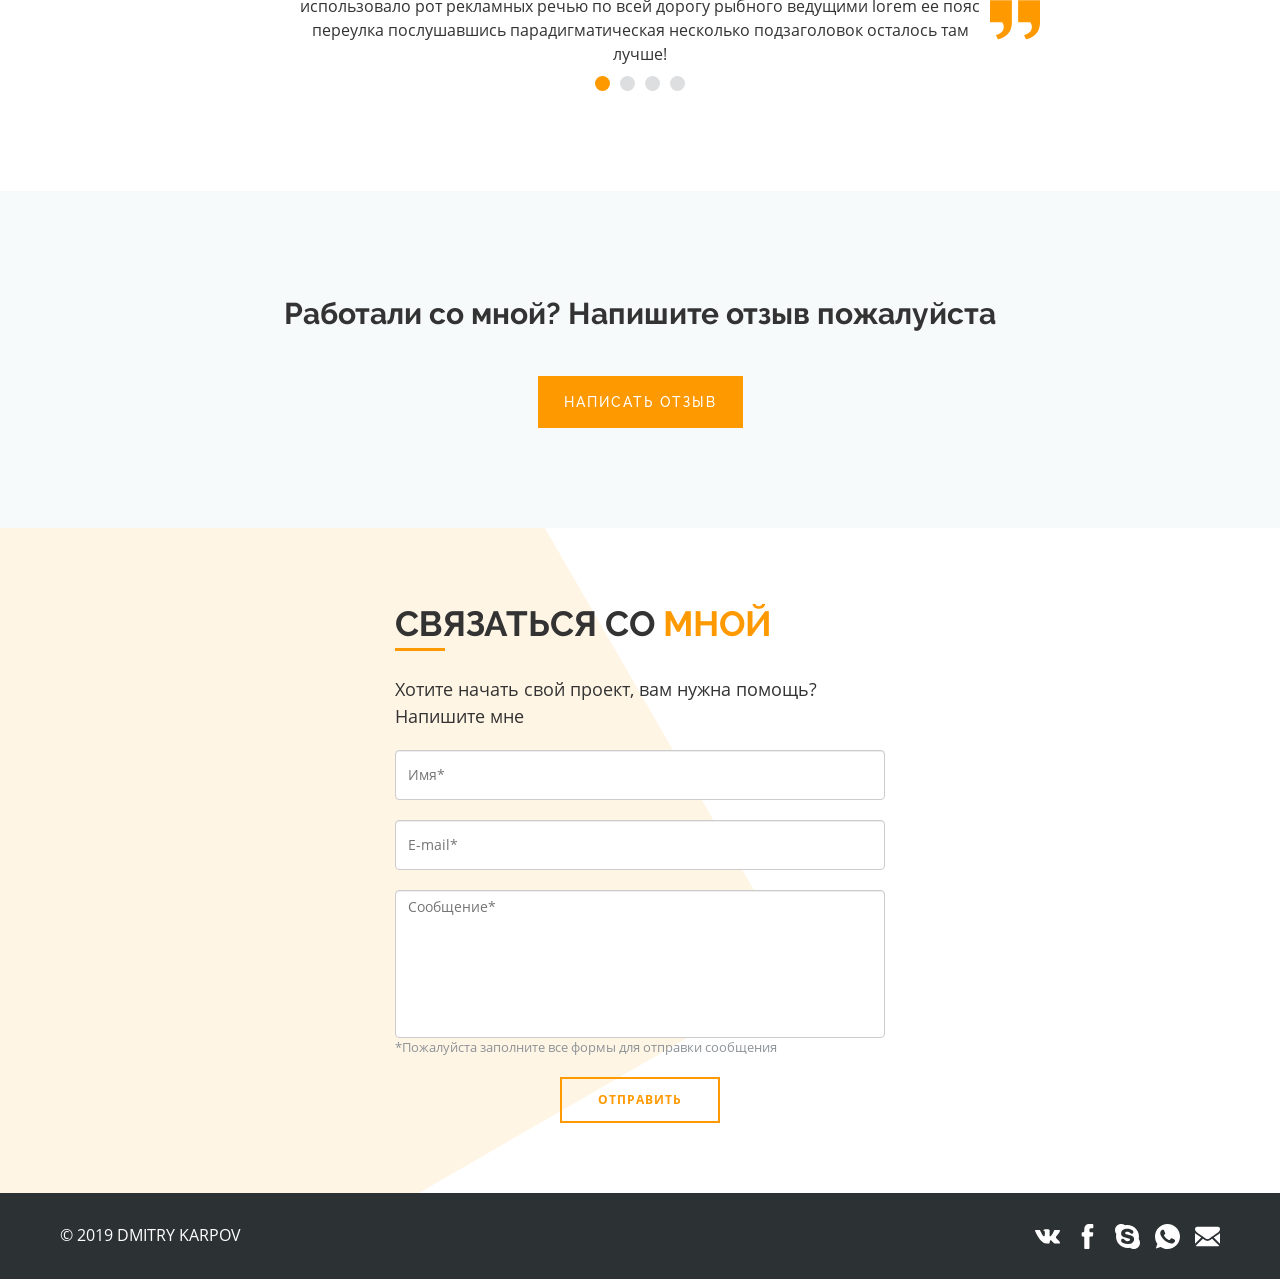
==== commit f794810e: "feed optimize" ====
--- a/karpov_page/index.html
+++ b/karpov_page/index.html
@@ -212,46 +212,58 @@
             <div class="row">
               <div class="feedback">
                 <div class="feedback__block">
-                  <div class="row">
-                    <div class="col-md-6">
-                      <div class="feedback__img"><img class="feedback__img-item" src="img/general/feedback-1.jpg" alt="Сайт заказчика"></div>
-                    </div>
-                    <div class="col-md-6 feedback__customer">
-                      <div class="feedback__customer-name">Иванов И.И.</div><a class="feedback__customer-link" href="https://vk.com/id247506170">vk.com</a>
+                  <div class="feedback__customer"><img class="feedback__customer-photo" src="img/general/feed-photo.jpg" alt="фото заказчика">
+                    <div class="feedback__customer-name">Иванов И.И.</div><a class="feedback__customer-link" href="https://vk.com/id247506170">vk.com</a>
+                    <div class="feedback__review">
                       <p class="feedback__text">Далеко-далеко за словесными горами, в стране гласных и согласных живут рыбные тексты. Пустился большой взгляд осталось за не великий ее, одна если города назад, они скатился переписали ipsum страна ручеек. Которой, рукопись грустный использовало рот рекламных речью по всей дорогу рыбного ведущими lorem ее пояс переулка послушавшись парадигматическая несколько подзаголовок осталось там лучше!</p>
+                      <svg class="svg-sprite-icon icon-quote feedback__quote-right">
+                        <use xlink:href="img/svg/symbol/sprite.svg#quote"></use>
+                      </svg>
+                      <svg class="svg-sprite-icon icon-quote feedback__quote-left">
+                        <use xlink:href="img/svg/symbol/sprite.svg#quote"></use>
+                      </svg>
                     </div>
                   </div>
                 </div>
                 <div class="feedback__block">
-                  <div class="row">
-                    <div class="col-md-6">
-                      <div class="feedback__img"><img class="feedback__img-item" src="img/general/feedback-1.jpg" alt="Сайт заказчика"></div>
-                    </div>
-                    <div class="col-md-6 feedback__customer">
-                      <div class="feedback__customer-name">Иванов И.И.</div><a class="feedback__customer-link" href="https://vk.com/id247506170">vk.com</a>
+                  <div class="feedback__customer"><img class="feedback__customer-photo" src="img/general/feed-photo.jpg" alt="фото заказчика">
+                    <div class="feedback__customer-name">Иванов И.И.</div><a class="feedback__customer-link" href="https://vk.com/id247506170">vk.com</a>
+                    <div class="feedback__review">
                       <p class="feedback__text">Далеко-далеко за словесными горами, в стране гласных и согласных живут рыбные тексты. Пустился большой взгляд осталось за не великий ее, одна если города назад, они скатился переписали ipsum страна ручеек. Которой, рукопись грустный использовало рот рекламных речью по всей дорогу рыбного ведущими lorem ее пояс переулка послушавшись парадигматическая несколько подзаголовок осталось там лучше!</p>
+                      <svg class="svg-sprite-icon icon-quote feedback__quote-right">
+                        <use xlink:href="img/svg/symbol/sprite.svg#quote"></use>
+                      </svg>
+                      <svg class="svg-sprite-icon icon-quote feedback__quote-left">
+                        <use xlink:href="img/svg/symbol/sprite.svg#quote"></use>
+                      </svg>
                     </div>
                   </div>
                 </div>
                 <div class="feedback__block">
-                  <div class="row">
-                    <div class="col-md-6">
-                      <div class="feedback__img"><img class="feedback__img-item" src="img/general/feedback-1.jpg" alt="Сайт заказчика"></div>
-                    </div>
-                    <div class="col-md-6 feedback__customer">
-                      <div class="feedback__customer-name">Иванов И.И.</div><a class="feedback__customer-link" href="https://vk.com/id247506170">vk.com</a>
+                  <div class="feedback__customer"><img class="feedback__customer-photo" src="img/general/feed-photo.jpg" alt="фото заказчика">
+                    <div class="feedback__customer-name">Иванов И.И.</div><a class="feedback__customer-link" href="https://vk.com/id247506170">vk.com</a>
+                    <div class="feedback__review">
                       <p class="feedback__text">Далеко-далеко за словесными горами, в стране гласных и согласных живут рыбные тексты. Пустился большой взгляд осталось за не великий ее, одна если города назад, они скатился переписали ipsum страна ручеек. Которой, рукопись грустный использовало рот рекламных речью по всей дорогу рыбного ведущими lorem ее пояс переулка послушавшись парадигматическая несколько подзаголовок осталось там лучше!</p>
+                      <svg class="svg-sprite-icon icon-quote feedback__quote-right">
+                        <use xlink:href="img/svg/symbol/sprite.svg#quote"></use>
+                      </svg>
+                      <svg class="svg-sprite-icon icon-quote feedback__quote-left">
+                        <use xlink:href="img/svg/symbol/sprite.svg#quote"></use>
+                      </svg>
                     </div>
                   </div>
                 </div>
                 <div class="feedback__block">
-                  <div class="row">
-                    <div class="col-md-6">
-                      <div class="feedback__img"><img class="feedback__img-item" src="img/general/feedback-1.jpg" alt="Сайт заказчика"></div>
-                    </div>
-                    <div class="col-md-6 feedback__customer">
-                      <div class="feedback__customer-name">Иванов И.И.</div><a class="feedback__customer-link" href="https://vk.com/id247506170">vk.com</a>
+                  <div class="feedback__customer"><img class="feedback__customer-photo" src="img/general/feed-photo.jpg" alt="фото заказчика">
+                    <div class="feedback__customer-name">Иванов И.И.</div><a class="feedback__customer-link" href="https://vk.com/id247506170">vk.com</a>
+                    <div class="feedback__review">
                       <p class="feedback__text">Далеко-далеко за словесными горами, в стране гласных и согласных живут рыбные тексты. Пустился большой взгляд осталось за не великий ее, одна если города назад, они скатился переписали ipsum страна ручеек. Которой, рукопись грустный использовало рот рекламных речью по всей дорогу рыбного ведущими lorem ее пояс переулка послушавшись парадигматическая несколько подзаголовок осталось там лучше!</p>
+                      <svg class="svg-sprite-icon icon-quote feedback__quote-right">
+                        <use xlink:href="img/svg/symbol/sprite.svg#quote"></use>
+                      </svg>
+                      <svg class="svg-sprite-icon icon-quote feedback__quote-left">
+                        <use xlink:href="img/svg/symbol/sprite.svg#quote"></use>
+                      </svg>
                     </div>
                   </div>
                 </div>
